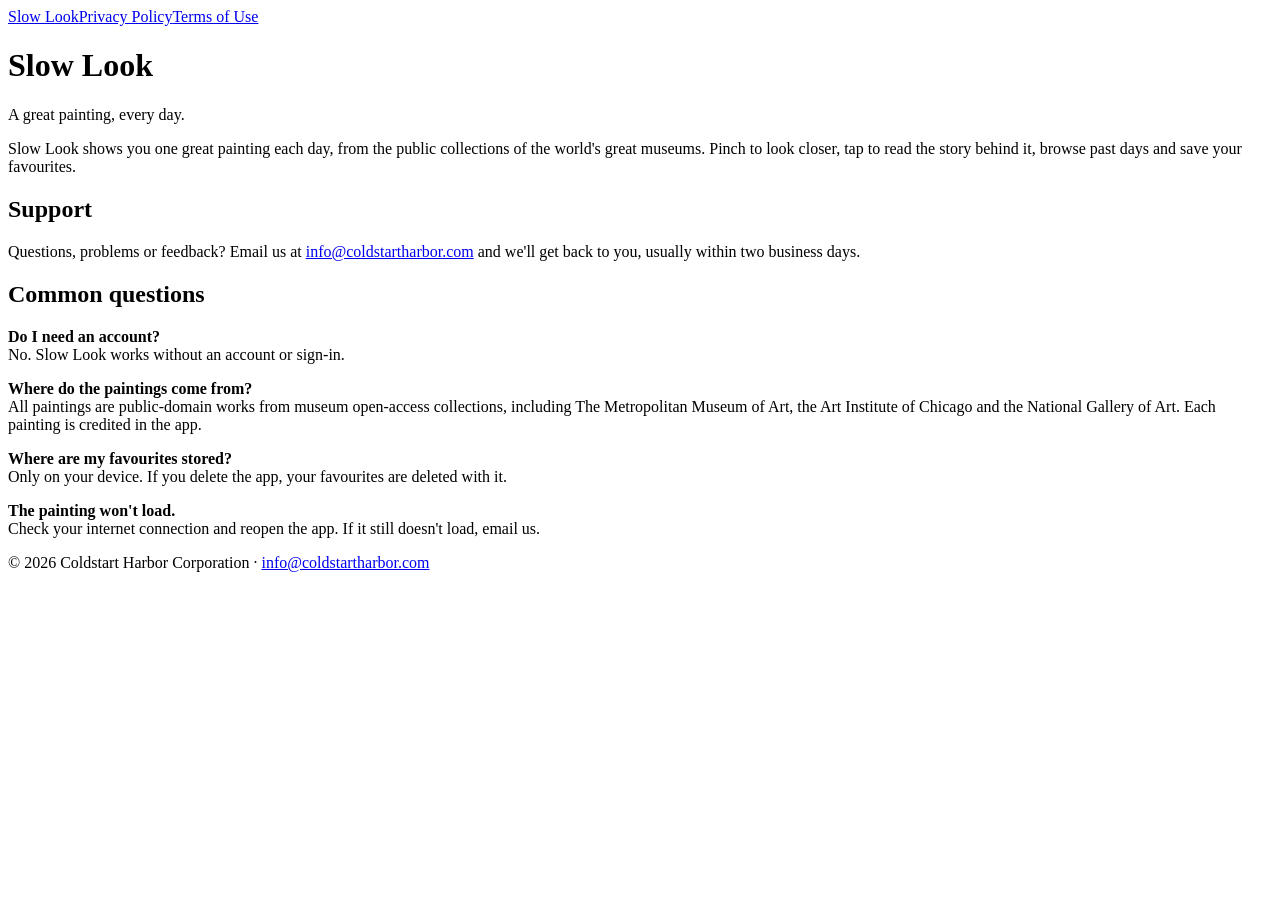
==== index.html @ 8e54d79a "Slow Look support, privacy and terms pages Co-Authored-By: Claude Opus 5.5 (1M context) <noreply@ant" ====
<!doctype html>
<html lang="en"><head><meta charset="utf-8"><meta name="viewport" content="width=device-width,initial-scale=1"><title>Slow Look — Support</title><link rel="stylesheet" href="/slowlook/style.css"></head><body><main>
<nav><a href="/slowlook/">Slow Look</a><a href="/slowlook/privacy/">Privacy Policy</a><a href="/slowlook/terms/">Terms of Use</a></nav>
<h1>Slow Look</h1>
<p class="meta">A great painting, every day.</p>
<p>Slow Look shows you one great painting each day, from the public collections of the world's great museums. Pinch to look closer, tap to read the story behind it, browse past days and save your favourites.</p>
<h2>Support</h2>
<p>Questions, problems or feedback? Email us at <a href="mailto:info@coldstartharbor.com">info@coldstartharbor.com</a> and we'll get back to you, usually within two business days.</p>
<h2>Common questions</h2>
<p><strong>Do I need an account?</strong><br>No. Slow Look works without an account or sign-in.</p>
<p><strong>Where do the paintings come from?</strong><br>All paintings are public-domain works from museum open-access collections, including The Metropolitan Museum of Art, the Art Institute of Chicago and the National Gallery of Art. Each painting is credited in the app.</p>
<p><strong>Where are my favourites stored?</strong><br>Only on your device. If you delete the app, your favourites are deleted with it.</p>
<p><strong>The painting won't load.</strong><br>Check your internet connection and reopen the app. If it still doesn't load, email us.</p>
<footer>© 2026 Coldstart Harbor Corporation · <a href="mailto:info@coldstartharbor.com">info@coldstartharbor.com</a></footer></main></body></html>
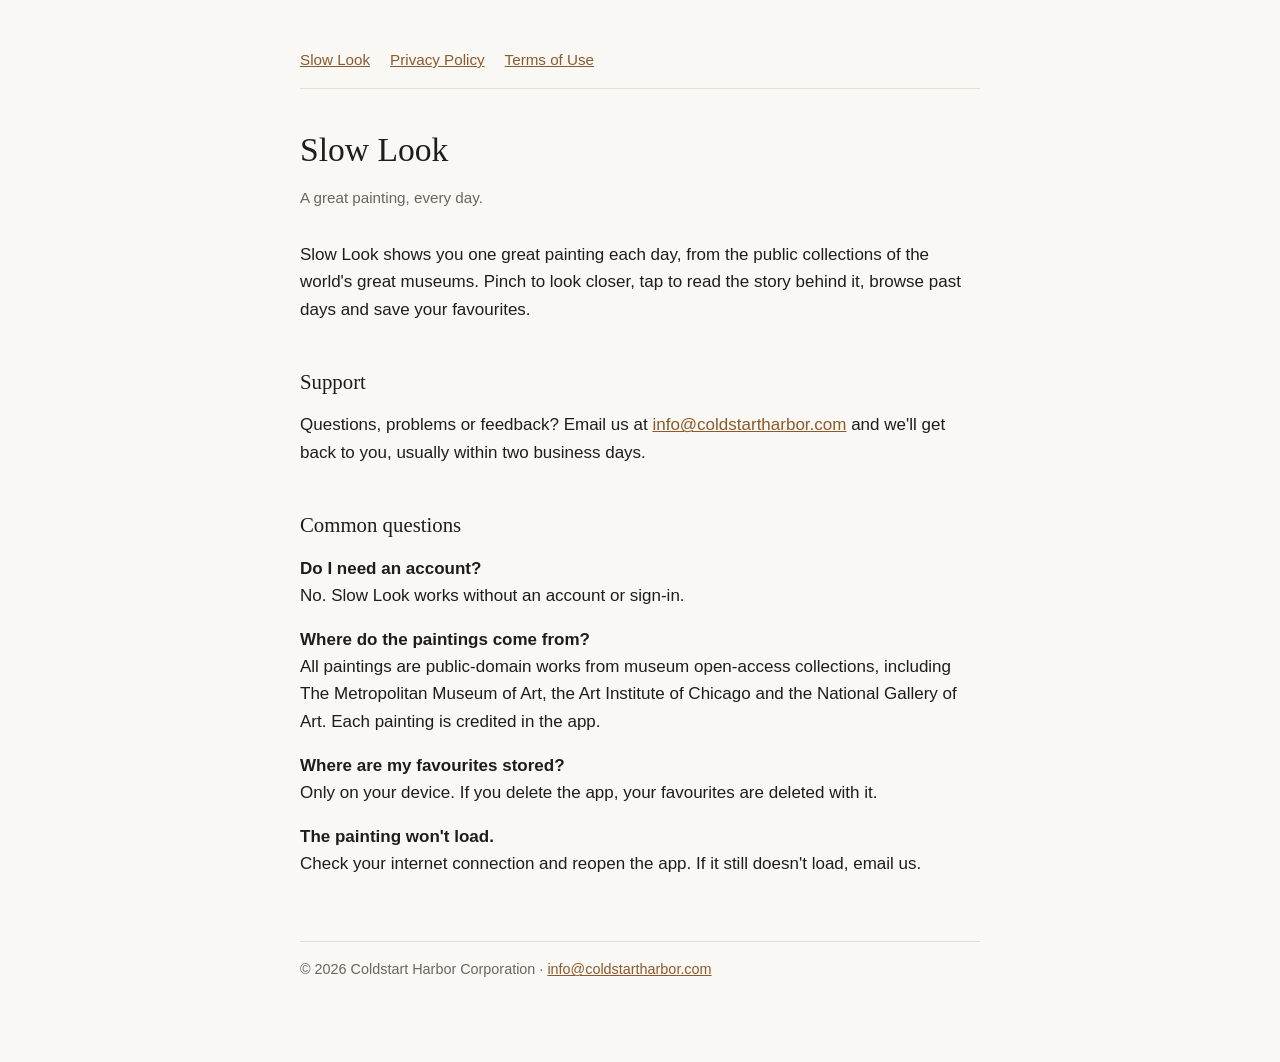
==== commit d59e5e47: "Serve from slowlook.coldstartharbor.com Co-Authored-By: Claude Opus 5.5 (1M context) <noreply@anthro" ====
--- a/index.html
+++ b/index.html
@@ -1,6 +1,6 @@
 <!doctype html>
-<html lang="en"><head><meta charset="utf-8"><meta name="viewport" content="width=device-width,initial-scale=1"><title>Slow Look — Support</title><link rel="stylesheet" href="/slowlook/style.css"></head><body><main>
-<nav><a href="/slowlook/">Slow Look</a><a href="/slowlook/privacy/">Privacy Policy</a><a href="/slowlook/terms/">Terms of Use</a></nav>
+<html lang="en"><head><meta charset="utf-8"><meta name="viewport" content="width=device-width,initial-scale=1"><title>Slow Look — Support</title><link rel="stylesheet" href="/style.css"></head><body><main>
+<nav><a href="/">Slow Look</a><a href="/privacy/">Privacy Policy</a><a href="/terms/">Terms of Use</a></nav>
 <h1>Slow Look</h1>
 <p class="meta">A great painting, every day.</p>
 <p>Slow Look shows you one great painting each day, from the public collections of the world's great museums. Pinch to look closer, tap to read the story behind it, browse past days and save your favourites.</p>
--- a/style.css
+++ b/style.css
@@ -0,0 +1,14 @@
+:root{--bg:#faf8f4;--ink:#1f1d1a;--quiet:#6b665e;--rule:#e4dfd6;--accent:#8a5a2b}
+@media (prefers-color-scheme:dark){:root{--bg:#141311;--ink:#ece8e1;--quiet:#a29c92;--rule:#2c2a26;--accent:#d09a62}}
+*{box-sizing:border-box}
+body{margin:0;background:var(--bg);color:var(--ink);font:17px/1.6 -apple-system,BlinkMacSystemFont,"Helvetica Neue",Arial,sans-serif}
+main{max-width:720px;margin:0 auto;padding:48px 20px 80px}
+h1,h2{font-family:"New York",Georgia,"Times New Roman",serif;font-weight:500;line-height:1.25}
+h1{font-size:2.1rem;margin:0 0 4px}
+h2{font-size:1.3rem;margin:2.2em 0 .4em}
+.meta{color:var(--quiet);font-size:.95rem;margin-bottom:2em}
+nav{display:flex;gap:20px;font-size:.95rem;margin-bottom:40px;border-bottom:1px solid var(--rule);padding-bottom:16px}
+a{color:var(--accent)}
+ul{padding-left:1.2em}
+li{margin:.3em 0}
+footer{margin-top:64px;padding-top:16px;border-top:1px solid var(--rule);color:var(--quiet);font-size:.9rem}
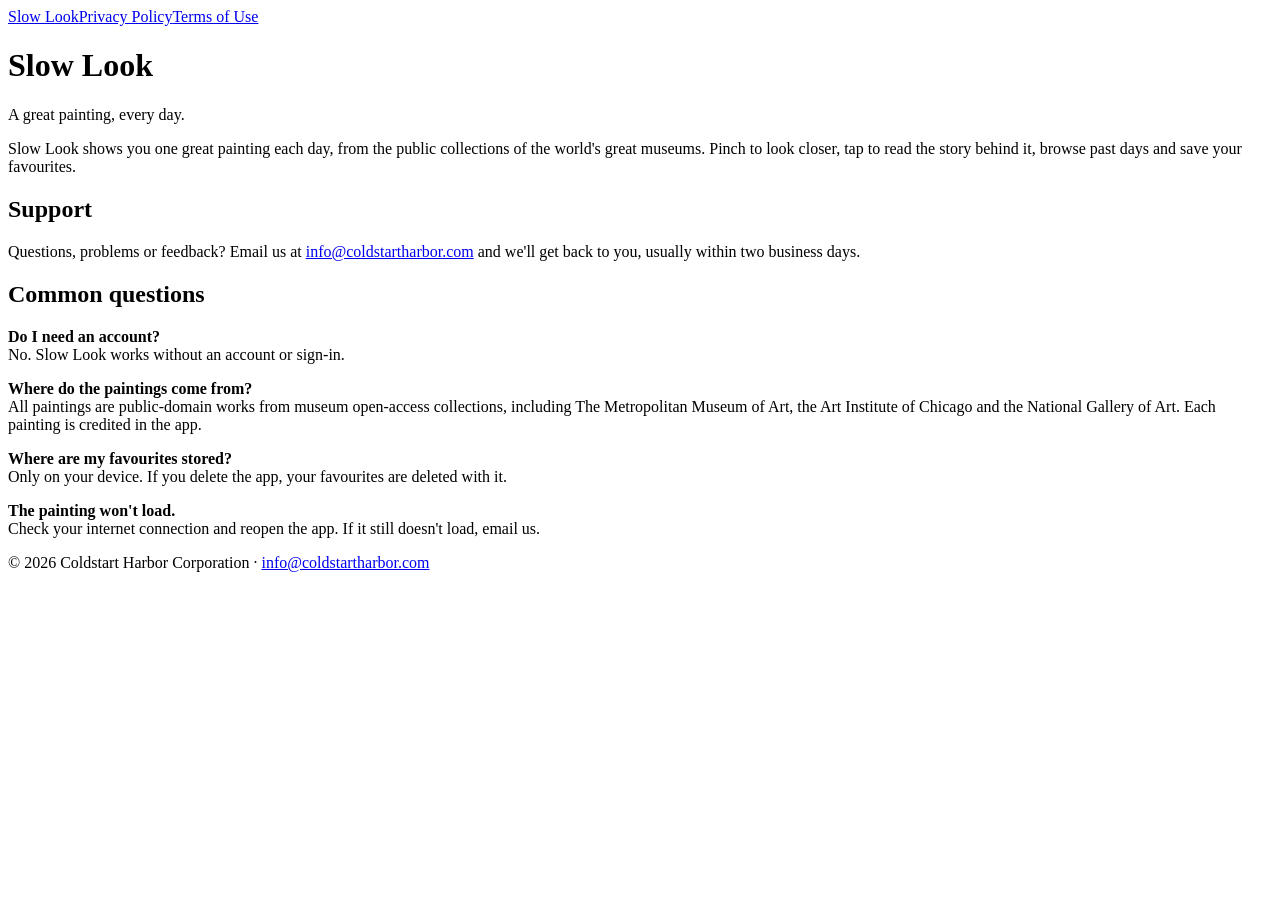
==== commit abdd4f16: "Revert "Serve from slowlook.coldstartharbor.com" This reverts commit d59e5e47a55b5a1c66a783e0d9bb80e" ====
--- a/index.html
+++ b/index.html
@@ -1,6 +1,6 @@
 <!doctype html>
-<html lang="en"><head><meta charset="utf-8"><meta name="viewport" content="width=device-width,initial-scale=1"><title>Slow Look — Support</title><link rel="stylesheet" href="/style.css"></head><body><main>
-<nav><a href="/">Slow Look</a><a href="/privacy/">Privacy Policy</a><a href="/terms/">Terms of Use</a></nav>
+<html lang="en"><head><meta charset="utf-8"><meta name="viewport" content="width=device-width,initial-scale=1"><title>Slow Look — Support</title><link rel="stylesheet" href="/slowlook/style.css"></head><body><main>
+<nav><a href="/slowlook/">Slow Look</a><a href="/slowlook/privacy/">Privacy Policy</a><a href="/slowlook/terms/">Terms of Use</a></nav>
 <h1>Slow Look</h1>
 <p class="meta">A great painting, every day.</p>
 <p>Slow Look shows you one great painting each day, from the public collections of the world's great museums. Pinch to look closer, tap to read the story behind it, browse past days and save your favourites.</p>
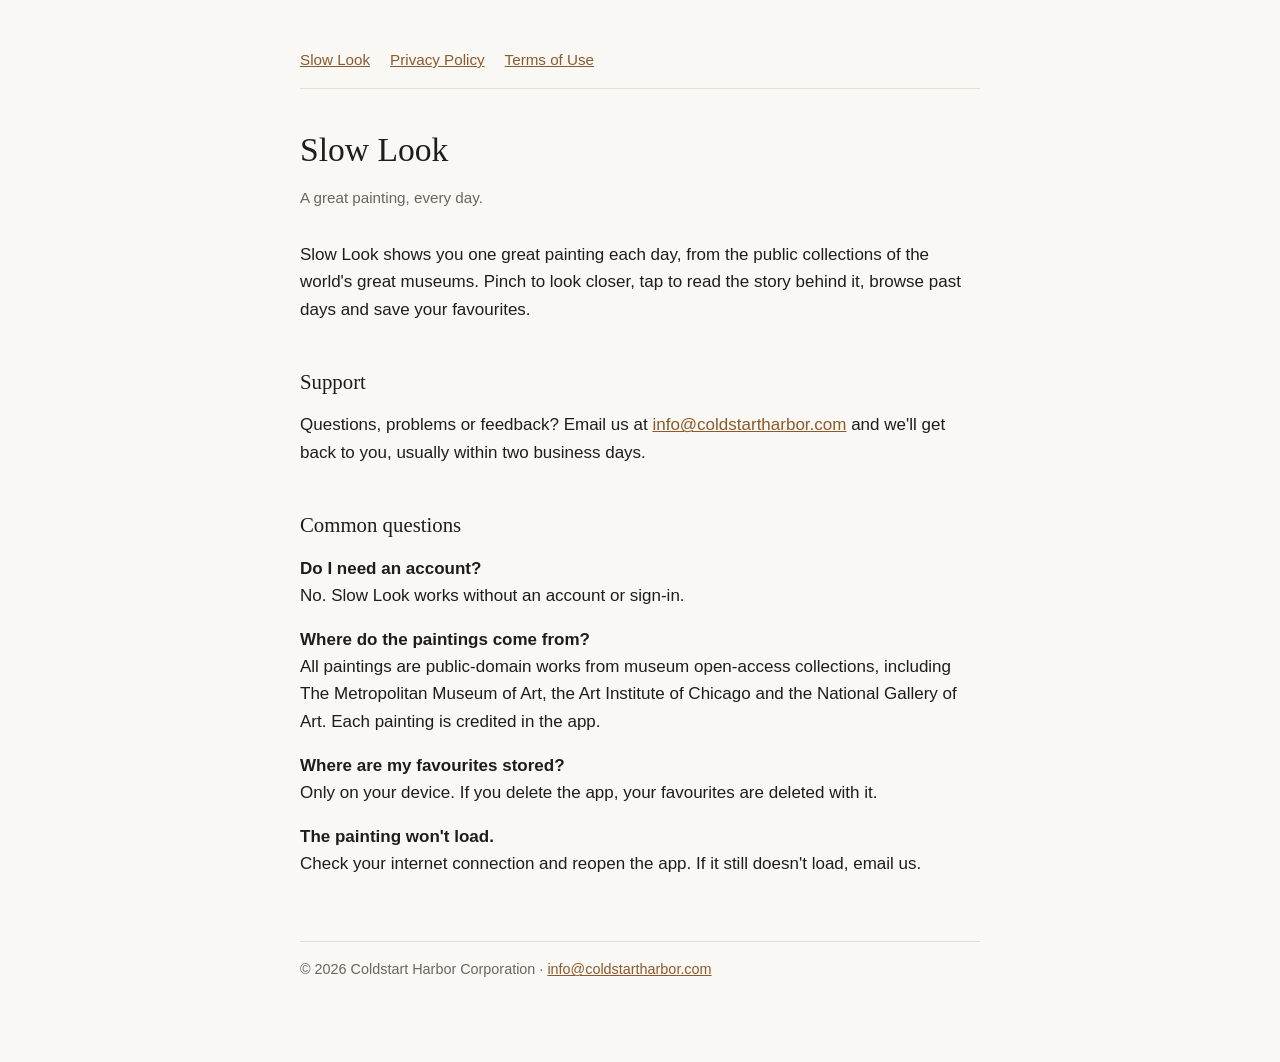
==== commit 4e6654ea: "Serve from slowlook.co Co-Authored-By: Claude Opus 5.5 (1M context) <noreply@anthropic.com>" ====
--- a/index.html
+++ b/index.html
@@ -1,6 +1,6 @@
 <!doctype html>
-<html lang="en"><head><meta charset="utf-8"><meta name="viewport" content="width=device-width,initial-scale=1"><title>Slow Look — Support</title><link rel="stylesheet" href="/slowlook/style.css"></head><body><main>
-<nav><a href="/slowlook/">Slow Look</a><a href="/slowlook/privacy/">Privacy Policy</a><a href="/slowlook/terms/">Terms of Use</a></nav>
+<html lang="en"><head><meta charset="utf-8"><meta name="viewport" content="width=device-width,initial-scale=1"><title>Slow Look — Support</title><link rel="stylesheet" href="/style.css"></head><body><main>
+<nav><a href="/">Slow Look</a><a href="/privacy/">Privacy Policy</a><a href="/terms/">Terms of Use</a></nav>
 <h1>Slow Look</h1>
 <p class="meta">A great painting, every day.</p>
 <p>Slow Look shows you one great painting each day, from the public collections of the world's great museums. Pinch to look closer, tap to read the story behind it, browse past days and save your favourites.</p>
--- a/style.css
+++ b/style.css
@@ -0,0 +1,14 @@
+:root{--bg:#faf8f4;--ink:#1f1d1a;--quiet:#6b665e;--rule:#e4dfd6;--accent:#8a5a2b}
+@media (prefers-color-scheme:dark){:root{--bg:#141311;--ink:#ece8e1;--quiet:#a29c92;--rule:#2c2a26;--accent:#d09a62}}
+*{box-sizing:border-box}
+body{margin:0;background:var(--bg);color:var(--ink);font:17px/1.6 -apple-system,BlinkMacSystemFont,"Helvetica Neue",Arial,sans-serif}
+main{max-width:720px;margin:0 auto;padding:48px 20px 80px}
+h1,h2{font-family:"New York",Georgia,"Times New Roman",serif;font-weight:500;line-height:1.25}
+h1{font-size:2.1rem;margin:0 0 4px}
+h2{font-size:1.3rem;margin:2.2em 0 .4em}
+.meta{color:var(--quiet);font-size:.95rem;margin-bottom:2em}
+nav{display:flex;gap:20px;font-size:.95rem;margin-bottom:40px;border-bottom:1px solid var(--rule);padding-bottom:16px}
+a{color:var(--accent)}
+ul{padding-left:1.2em}
+li{margin:.3em 0}
+footer{margin-top:64px;padding-top:16px;border-top:1px solid var(--rule);color:var(--quiet);font-size:.9rem}
